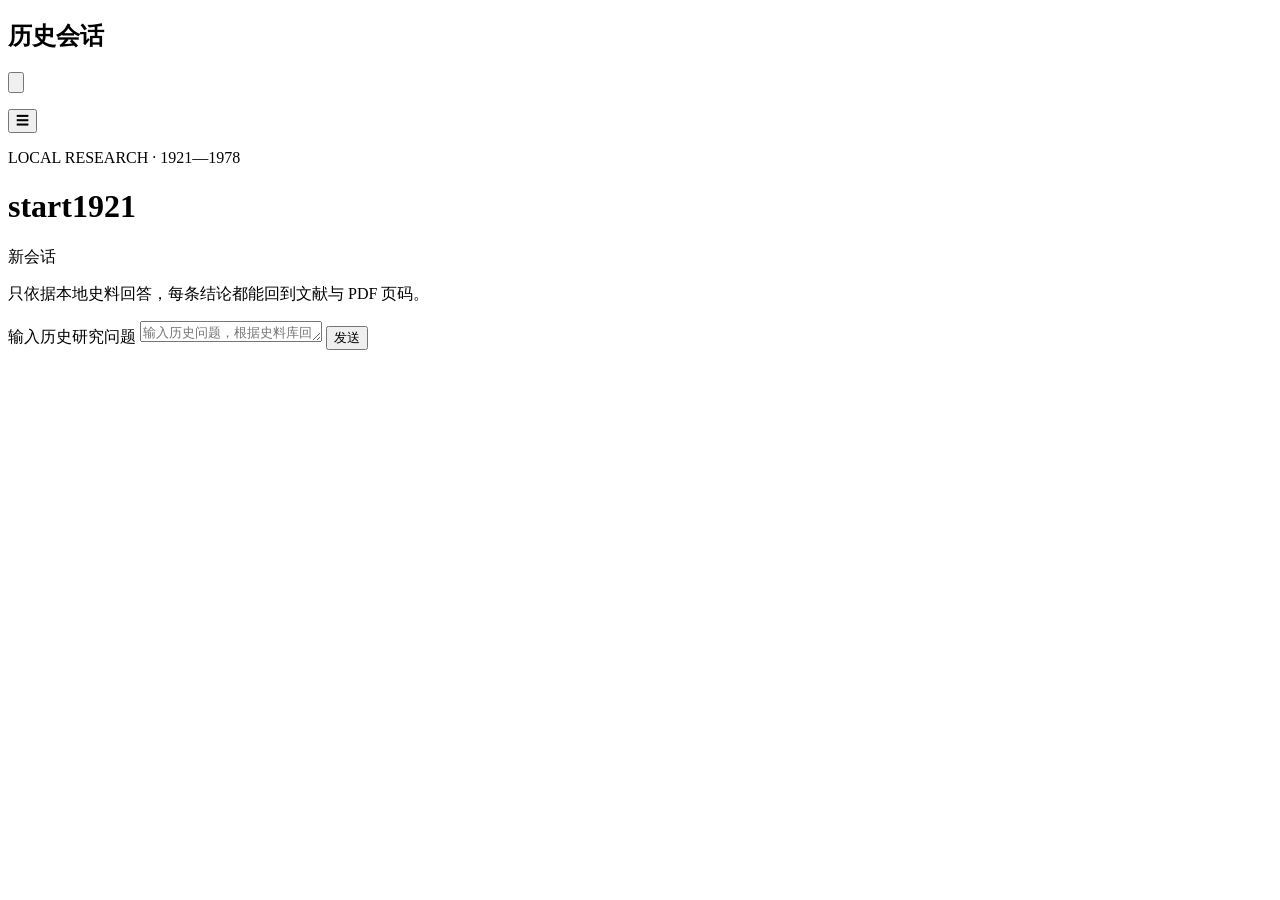
==== app/history_agent/web/static/index.html @ dd503ed5 "style: switch the web UI to a system sans-serif stack Co-Authored-By: Claude Code <noreply@anthropic" ====
<!doctype html>
<html lang="zh-CN">
<head>
  <meta charset="utf-8">
  <meta name="viewport" content="width=device-width, initial-scale=1">
  <title>Start 1921</title>
  <link rel="icon" href="/assets/favicon.svg?v=1" type="image/svg+xml">
  <link rel="icon" href="/assets/favicon-16.png?v=1" sizes="16x16" type="image/png">
  <link rel="icon" href="/assets/favicon-32.png?v=1" sizes="32x32" type="image/png">
  <link rel="icon" href="/assets/favicon.ico?v=1" sizes="16x16 32x32 48x48">
  <link rel="apple-touch-icon" href="/assets/apple-touch-icon.png?v=1" sizes="180x180">
  <link rel="stylesheet" href="/app.css?v=multi-session-v16">
</head>
<body>
  <div class="app-shell">
    <aside id="sidebar" class="sidebar" aria-label="会话列表">
      <div class="sidebar-head">
        <h2 class="sidebar-heading">历史会话</h2>
        <button id="new-session" class="primary new-session-button" type="button" aria-label="新建会话" title="新建会话">
          <svg viewBox="0 0 16 16" aria-hidden="true" focusable="false">
            <path d="M8 3.2v9.6M3.2 8h9.6" />
          </svg>
        </button>
      </div>
      <div id="session-list" class="session-list" aria-live="polite"></div>
      <button id="load-more-sessions" class="ghost small" type="button" hidden>加载更多</button>
      <div class="sidebar-foot">
        <p id="quota" class="meta"></p>
      </div>
    </aside>
    <div id="sidebar-overlay" class="sidebar-overlay" hidden></div>

    <main class="shell">
      <header class="topbar">
        <div class="topbar-main">
          <button id="sidebar-toggle" class="icon-button" type="button" aria-label="打开会话列表">☰</button>
          <div>
            <p class="eyebrow">LOCAL RESEARCH · 1921—1978</p>
            <h1>start1921</h1>
            <p id="current-title" class="session-title">新会话</p>
            <p class="subtitle">只依据本地史料回答，每条结论都能回到文献与 PDF 页码。</p>
          </div>
        </div>
        <div class="topbar-actions">
          <button id="rename-session" class="ghost small" type="button" hidden>重命名</button>
          <button id="delete-session" class="ghost small" type="button" hidden>删除会话</button>
        </div>
      </header>

      <div id="cookie-warning" class="banner" hidden>
        浏览器禁用了 Cookie，本页无法保存会话。请允许本站 Cookie 后重试。
      </div>

      <section id="messages" class="messages" aria-live="polite"></section>

      <form id="composer" class="composer">
        <label class="sr-only" for="question">输入历史研究问题</label>
        <textarea id="question" rows="1" maxlength="500" placeholder="输入历史问题，根据史料库回答" required></textarea>
        <button id="send" type="submit">发送</button>
      </form>
    </main>
  </div>

  <div id="toast" class="toast" role="status" hidden></div>
  <script src="/assets/marked.umd.js" defer></script>
  <script src="/assets/purify.min.js" defer></script>
  <script src="/app.js?v=multi-session-v14" type="module"></script>
</body>
</html>
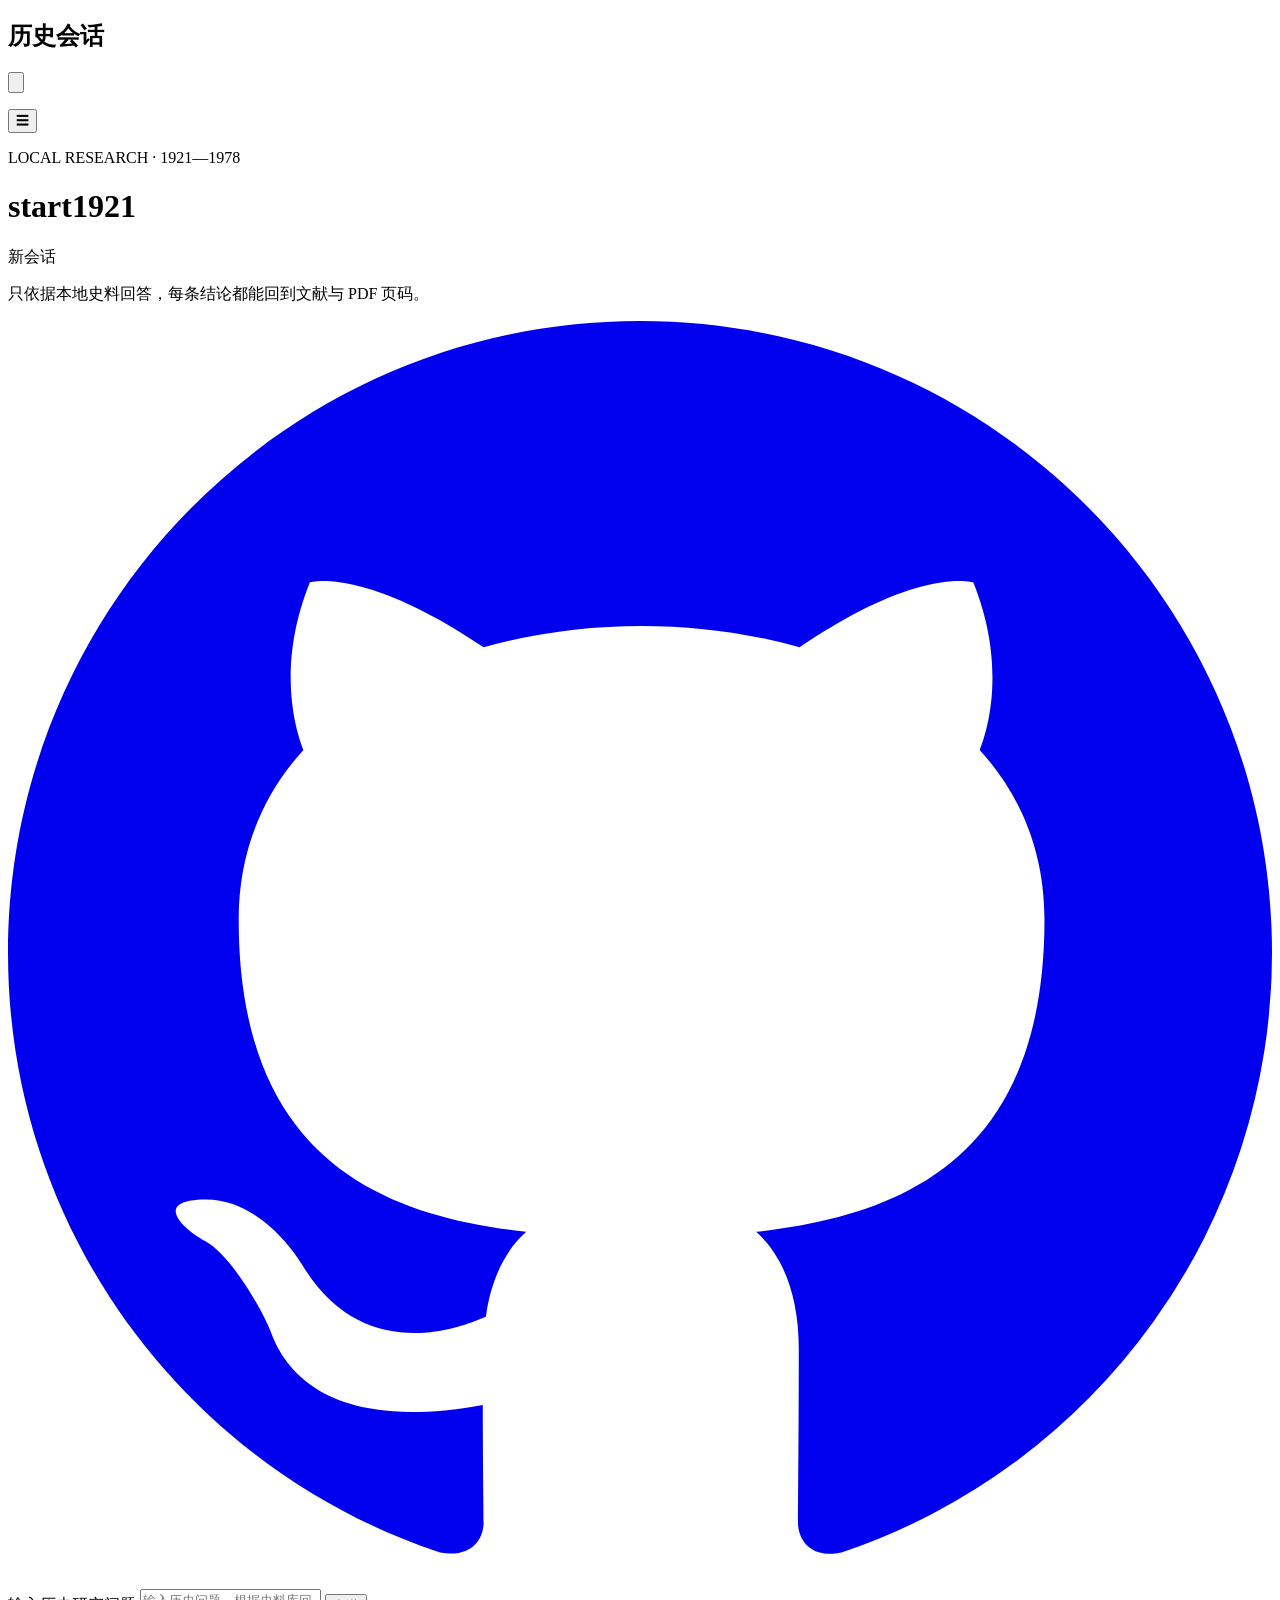
==== commit 65afa8e3: "ui: add a GitHub repository link to the top bar Co-Authored-By: Claude Code <noreply@anthropic.com>" ====
--- a/app/history_agent/web/static/index.html
+++ b/app/history_agent/web/static/index.html
@@ -9,7 +9,7 @@
   <link rel="icon" href="/assets/favicon-32.png?v=1" sizes="32x32" type="image/png">
   <link rel="icon" href="/assets/favicon.ico?v=1" sizes="16x16 32x32 48x48">
   <link rel="apple-touch-icon" href="/assets/apple-touch-icon.png?v=1" sizes="180x180">
-  <link rel="stylesheet" href="/app.css?v=multi-session-v16">
+  <link rel="stylesheet" href="/app.css?v=multi-session-v17">
 </head>
 <body>
   <div class="app-shell">
@@ -44,6 +44,11 @@
         <div class="topbar-actions">
           <button id="rename-session" class="ghost small" type="button" hidden>重命名</button>
           <button id="delete-session" class="ghost small" type="button" hidden>删除会话</button>
+          <a class="github-link" href="https://github.com/bibofu/start1921" target="_blank" rel="noopener noreferrer" aria-label="GitHub 仓库" title="GitHub">
+            <svg viewBox="0 0 16 16" aria-hidden="true" focusable="false">
+              <path fill="currentColor" d="M8 0C3.58 0 0 3.58 0 8c0 3.54 2.29 6.53 5.47 7.59.4.07.55-.17.55-.38 0-.19-.01-.82-.01-1.49-2.01.37-2.53-.49-2.69-.94-.09-.23-.48-.94-.82-1.13-.28-.15-.68-.52-.01-.53.63-.01 1.08.58 1.23.82.72 1.21 1.87.87 2.33.66.07-.52.28-.87.51-1.07-1.78-.2-3.64-.89-3.64-3.95 0-.87.31-1.59.82-2.15-.08-.2-.36-1.02.08-2.12 0 0 .67-.21 2.2.82.64-.18 1.32-.27 2-.27s1.36.09 2 .27c1.53-1.04 2.2-.82 2.2-.82.44 1.1.16 1.92.08 2.12.51.56.82 1.27.82 2.15 0 3.07-1.87 3.75-3.65 3.95.29.25.54.73.54 1.48 0 1.07-.01 1.93-.01 2.2 0 .21.15.46.55.38A8.01 8.01 0 0 0 16 8c0-4.42-3.58-8-8-8z"/>
+            </svg>
+          </a>
         </div>
       </header>
 
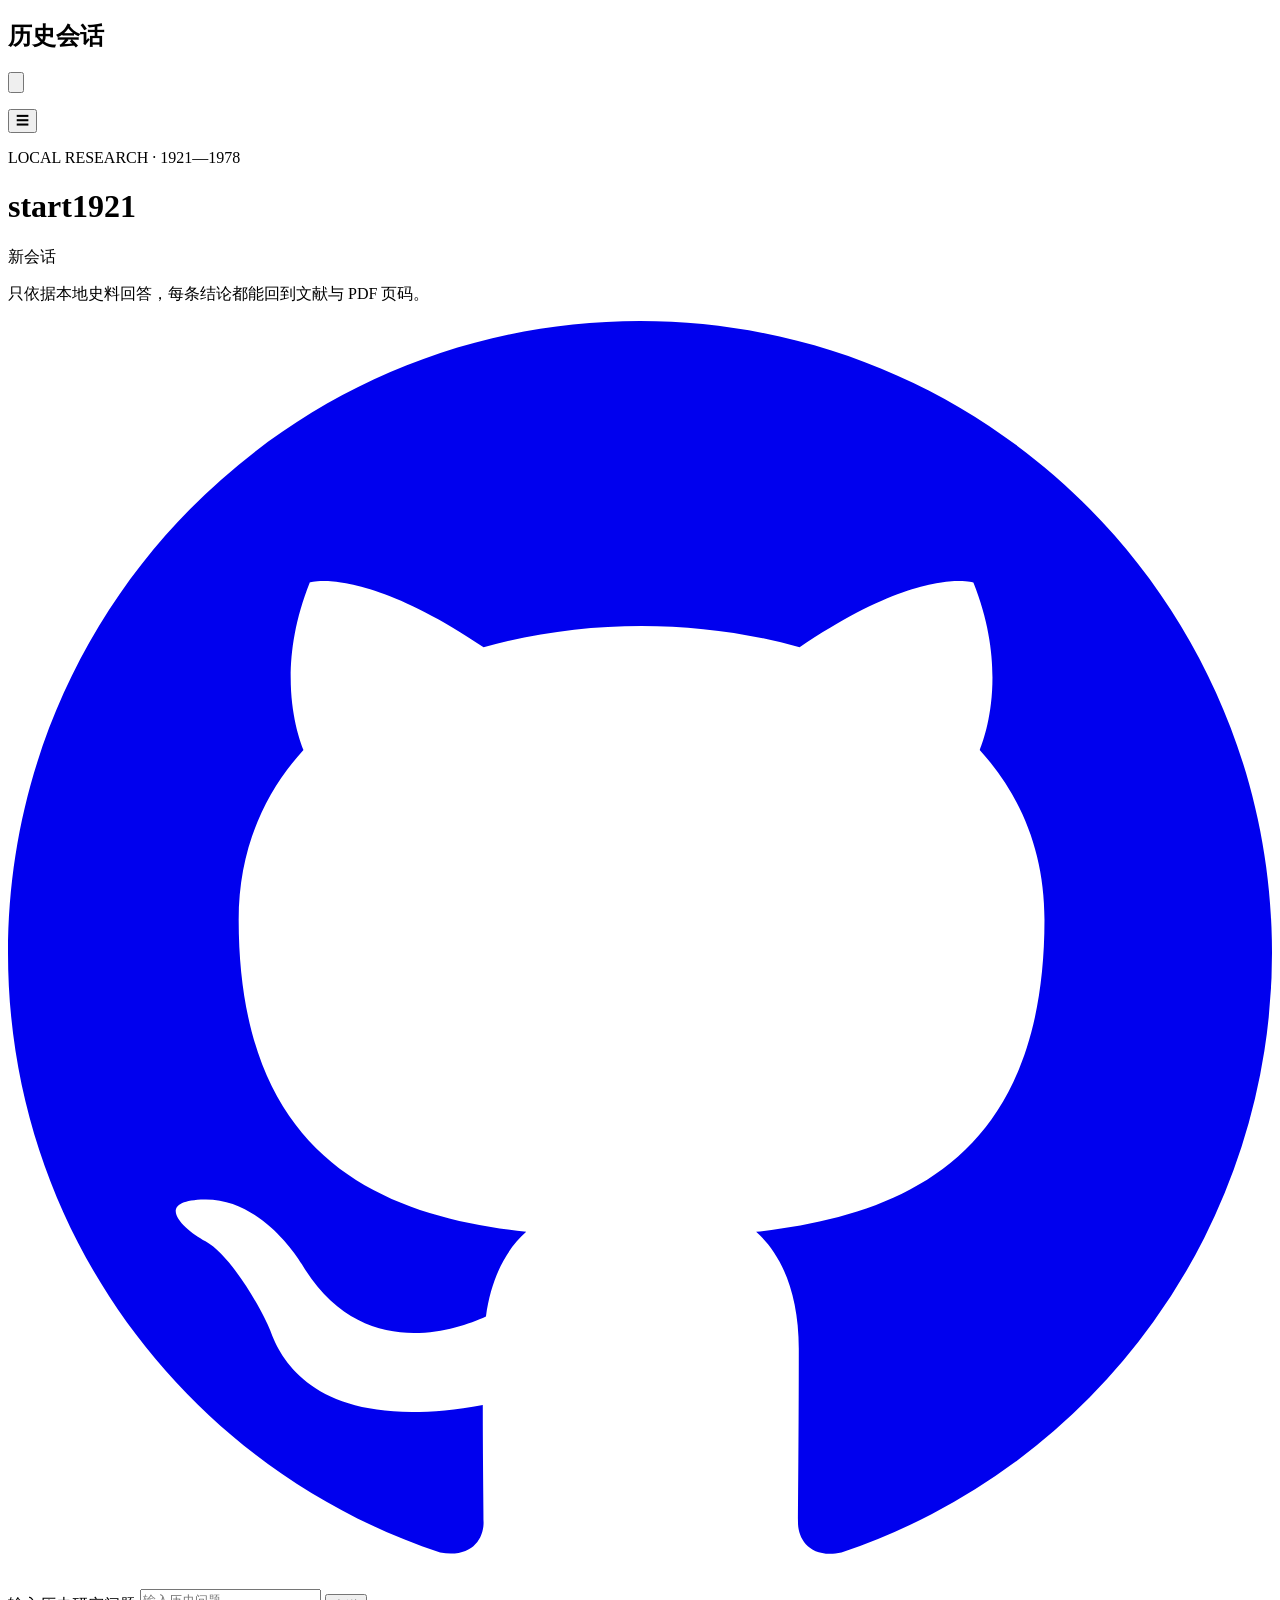
==== commit de0f7a1a: "fix: remove unnecessary scrolling from the chat composer" ====
--- a/app/history_agent/web/static/index.html
+++ b/app/history_agent/web/static/index.html
@@ -9,7 +9,7 @@
   <link rel="icon" href="/assets/favicon-32.png?v=1" sizes="32x32" type="image/png">
   <link rel="icon" href="/assets/favicon.ico?v=1" sizes="16x16 32x32 48x48">
   <link rel="apple-touch-icon" href="/assets/apple-touch-icon.png?v=1" sizes="180x180">
-  <link rel="stylesheet" href="/app.css?v=multi-session-v17">
+  <link rel="stylesheet" href="/app.css?v=multi-session-v22">
 </head>
 <body>
   <div class="app-shell">
@@ -42,8 +42,6 @@
           </div>
         </div>
         <div class="topbar-actions">
-          <button id="rename-session" class="ghost small" type="button" hidden>重命名</button>
-          <button id="delete-session" class="ghost small" type="button" hidden>删除会话</button>
           <a class="github-link" href="https://github.com/bibofu/start1921" target="_blank" rel="noopener noreferrer" aria-label="GitHub 仓库" title="GitHub">
             <svg viewBox="0 0 16 16" aria-hidden="true" focusable="false">
               <path fill="currentColor" d="M8 0C3.58 0 0 3.58 0 8c0 3.54 2.29 6.53 5.47 7.59.4.07.55-.17.55-.38 0-.19-.01-.82-.01-1.49-2.01.37-2.53-.49-2.69-.94-.09-.23-.48-.94-.82-1.13-.28-.15-.68-.52-.01-.53.63-.01 1.08.58 1.23.82.72 1.21 1.87.87 2.33.66.07-.52.28-.87.51-1.07-1.78-.2-3.64-.89-3.64-3.95 0-.87.31-1.59.82-2.15-.08-.2-.36-1.02.08-2.12 0 0 .67-.21 2.2.82.64-.18 1.32-.27 2-.27s1.36.09 2 .27c1.53-1.04 2.2-.82 2.2-.82.44 1.1.16 1.92.08 2.12.51.56.82 1.27.82 2.15 0 3.07-1.87 3.75-3.65 3.95.29.25.54.73.54 1.48 0 1.07-.01 1.93-.01 2.2 0 .21.15.46.55.38A8.01 8.01 0 0 0 16 8c0-4.42-3.58-8-8-8z"/>
@@ -60,7 +58,7 @@
 
       <form id="composer" class="composer">
         <label class="sr-only" for="question">输入历史研究问题</label>
-        <textarea id="question" rows="1" maxlength="500" placeholder="输入历史问题，根据史料库回答" required></textarea>
+        <textarea id="question" rows="1" maxlength="500" placeholder="输入历史问题" required></textarea>
         <button id="send" type="submit">发送</button>
       </form>
     </main>
@@ -69,6 +67,6 @@
   <div id="toast" class="toast" role="status" hidden></div>
   <script src="/assets/marked.umd.js" defer></script>
   <script src="/assets/purify.min.js" defer></script>
-  <script src="/app.js?v=multi-session-v14" type="module"></script>
+  <script src="/app.js?v=multi-session-v16" type="module"></script>
 </body>
 </html>
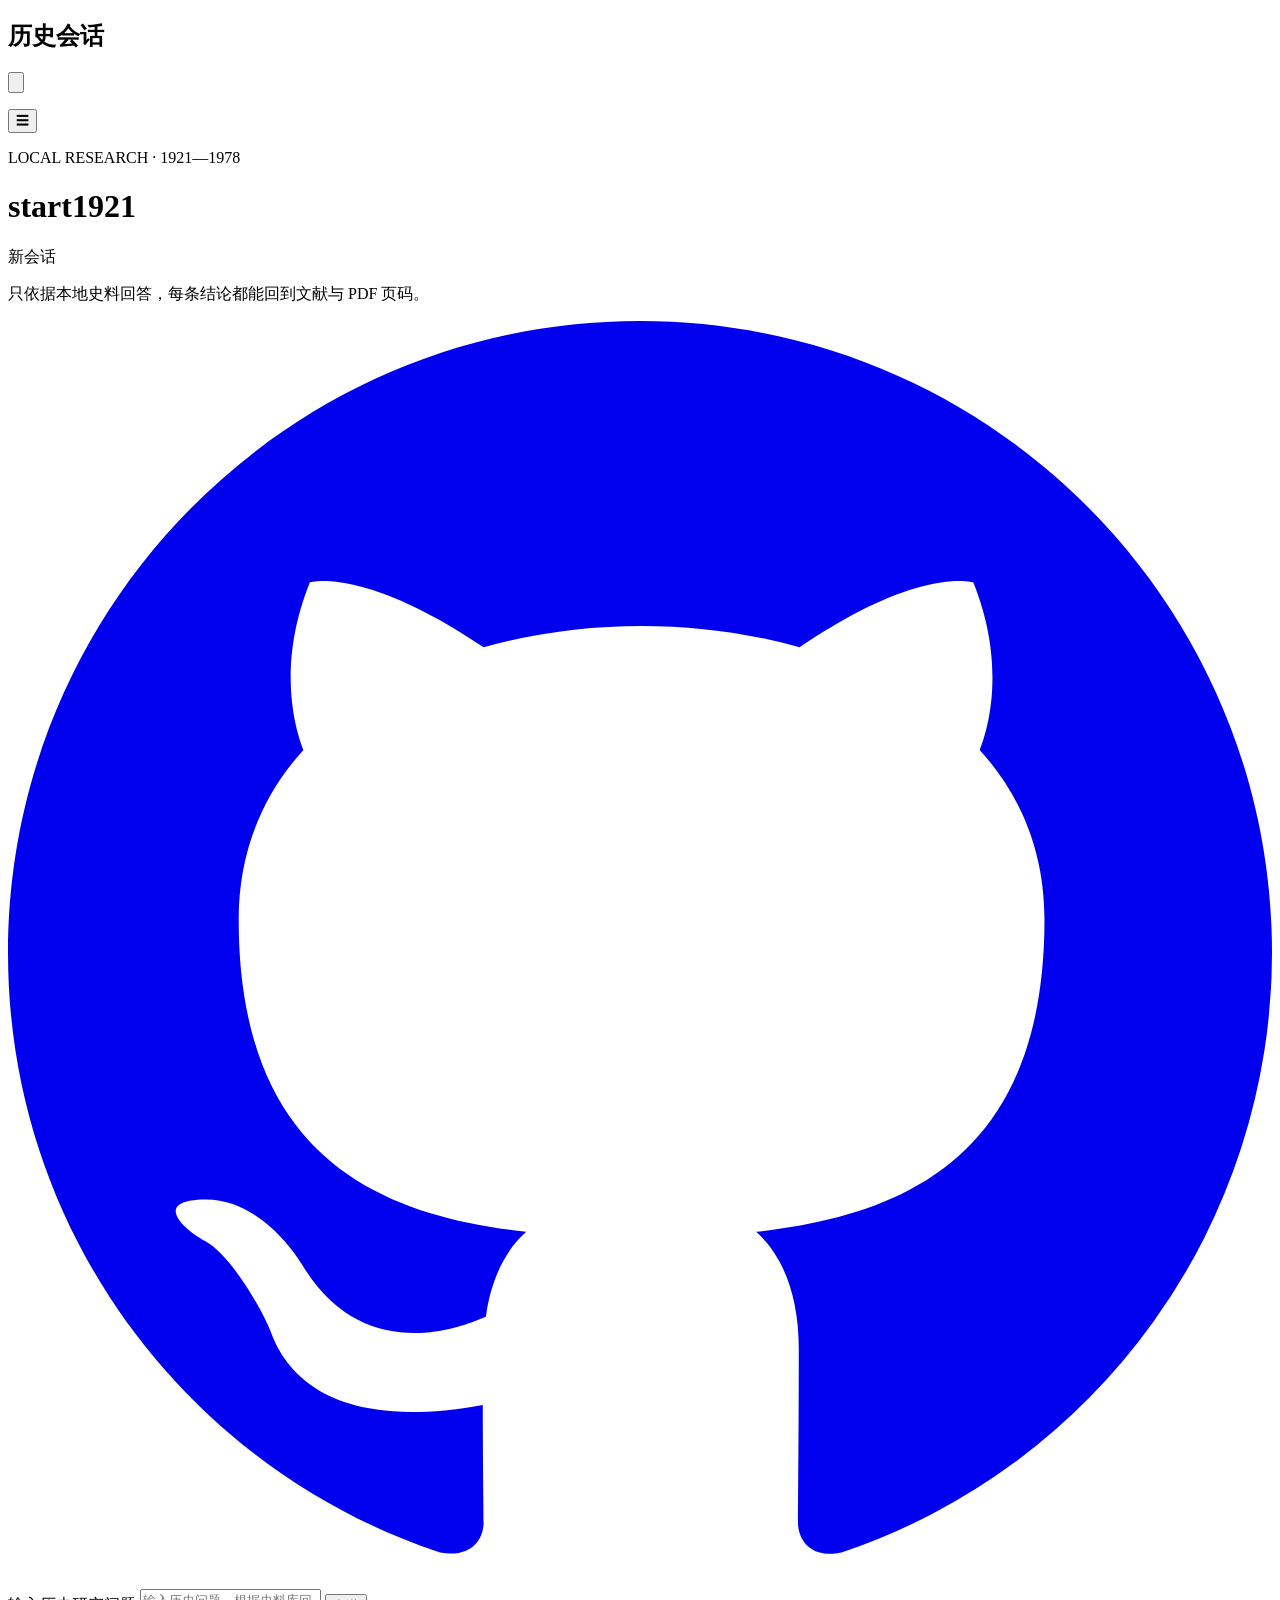
==== commit b0167375: "fix: restore source-library hint in chat placeholder" ====
--- a/app/history_agent/web/static/index.html
+++ b/app/history_agent/web/static/index.html
@@ -58,7 +58,7 @@
 
       <form id="composer" class="composer">
         <label class="sr-only" for="question">输入历史研究问题</label>
-        <textarea id="question" rows="1" maxlength="500" placeholder="输入历史问题" required></textarea>
+        <textarea id="question" rows="1" maxlength="500" placeholder="输入历史问题，根据史料库回答" required></textarea>
         <button id="send" type="submit">发送</button>
       </form>
     </main>
